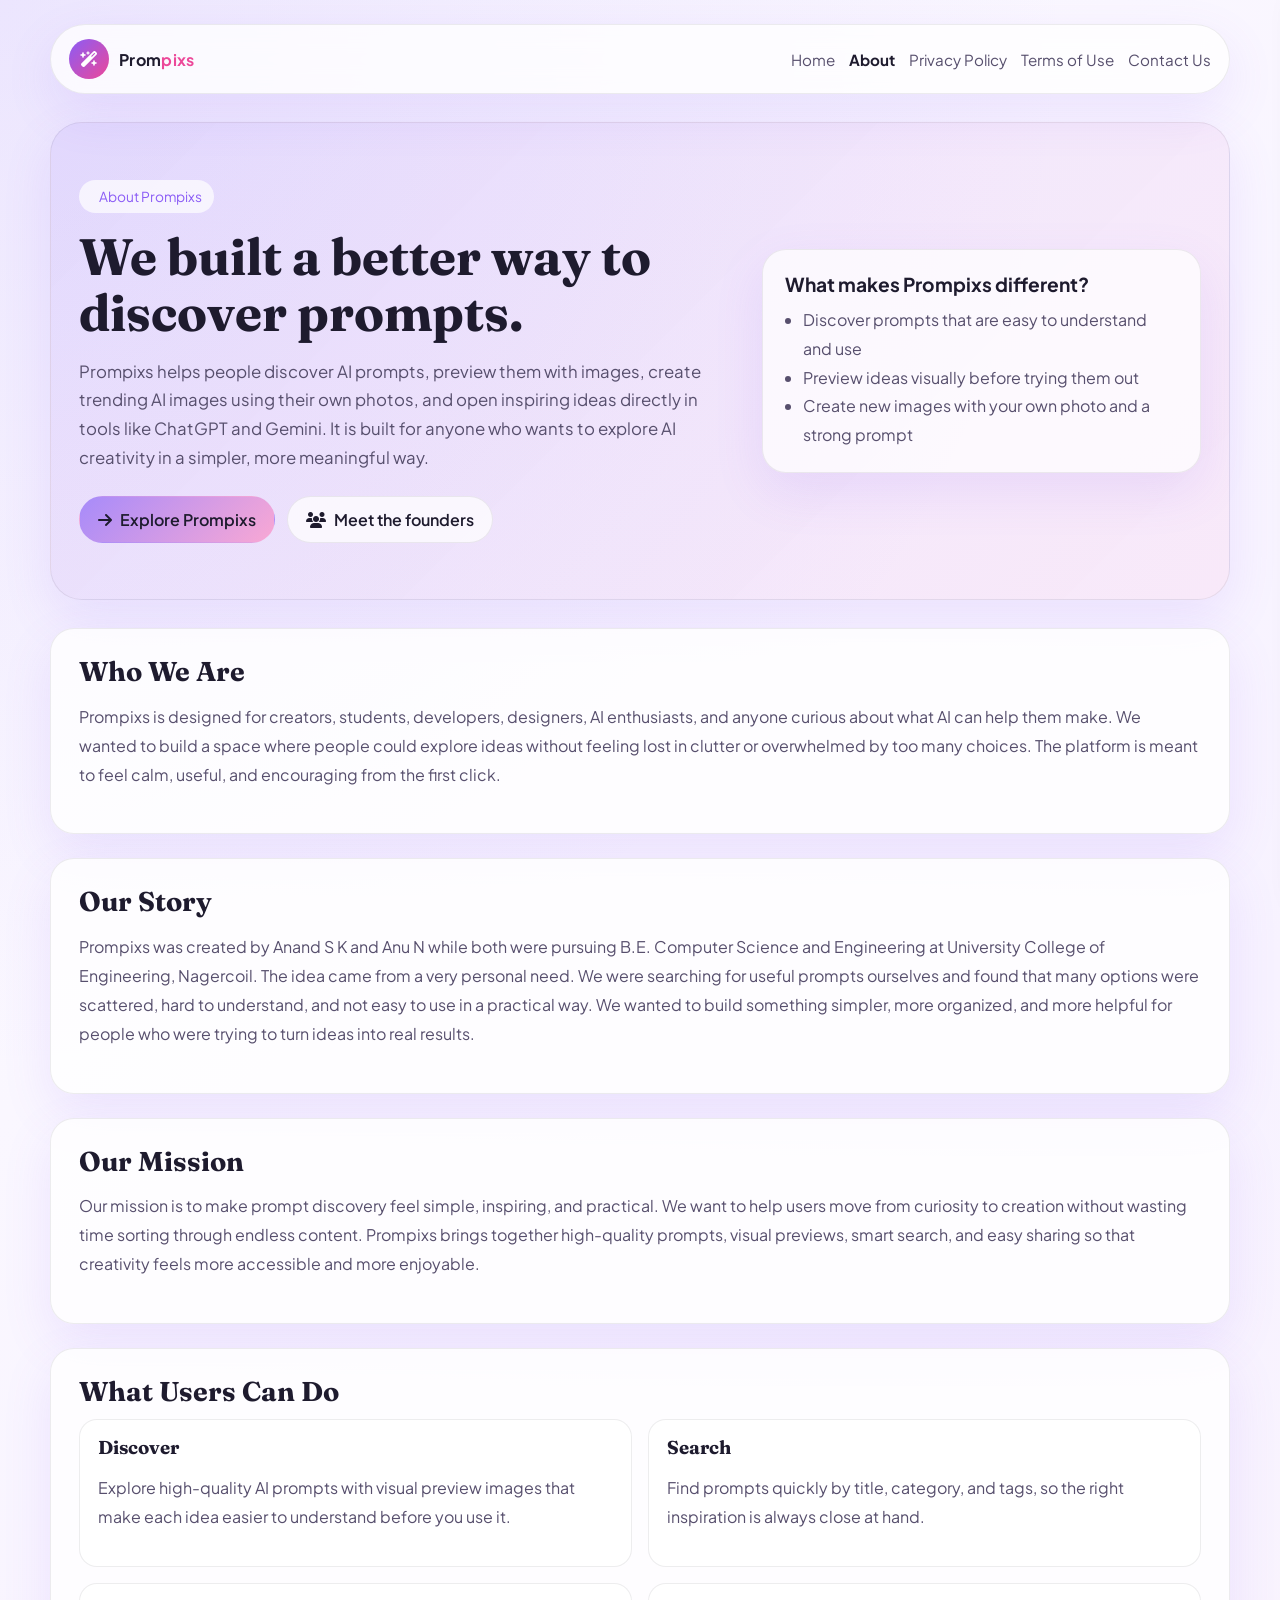
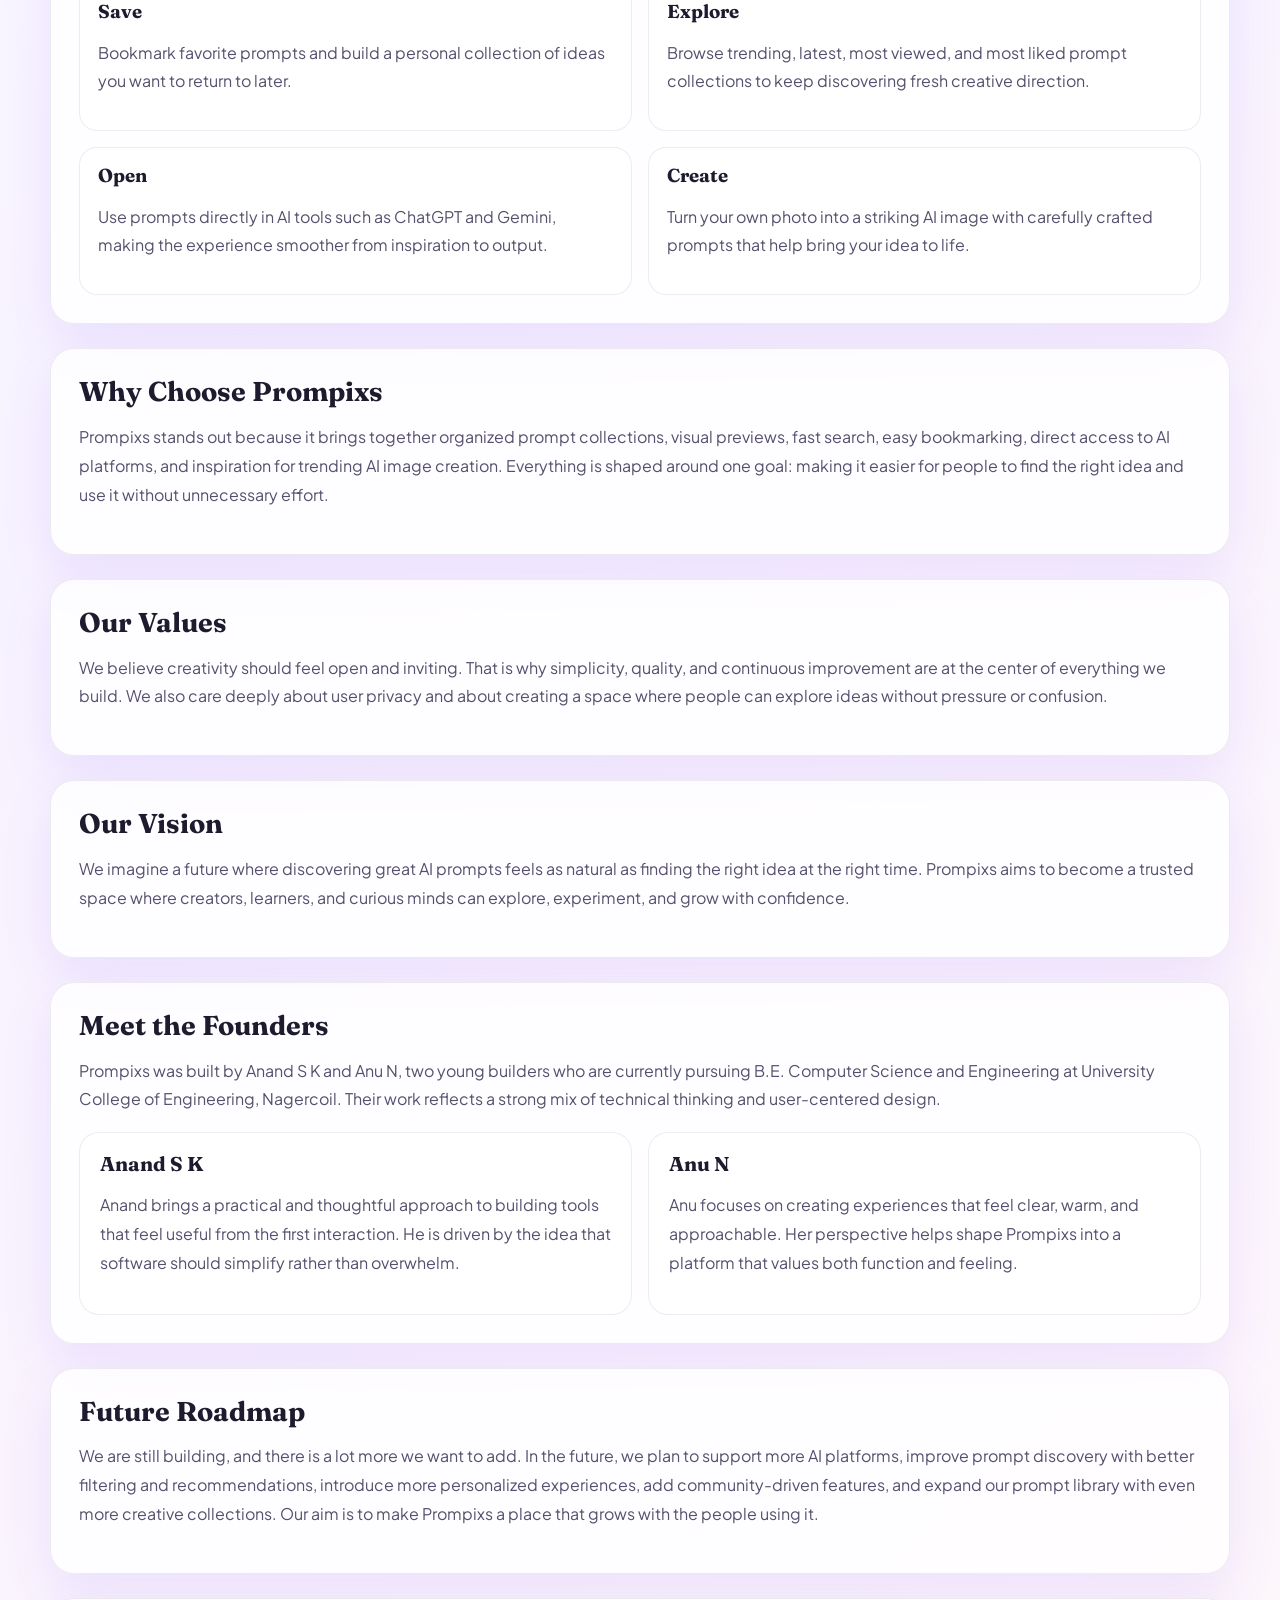
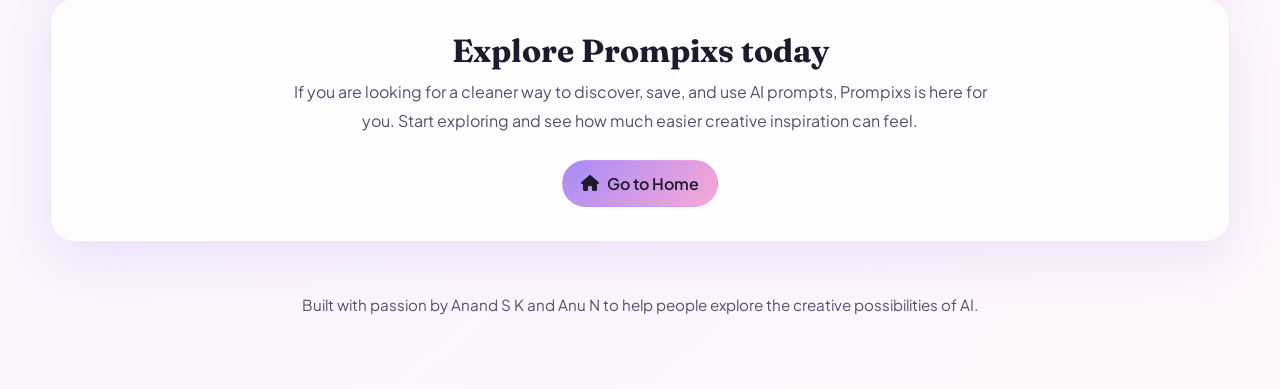
==== about.html @ 37b09b06 "Updated" ====
<!doctype html>
<html lang="en">
  <head>
    <meta charset="UTF-8" />
    <meta name="viewport" content="width=device-width, initial-scale=1.0" />
    <title>About Prompixs | Discover Better AI Prompts</title>
    <meta
      name="description"
      content="Prompixs is a thoughtful platform for discovering, saving, and using AI prompts with visual previews and direct access to tools like ChatGPT and Gemini."
    />
    <link rel="preconnect" href="https://fonts.googleapis.com" />
    <link rel="preconnect" href="https://fonts.gstatic.com" crossorigin />
    <link
      href="https://fonts.googleapis.com/css2?family=Fraunces:ital,opsz,wght@0,9..144,300..900;1,9..144,300..900&family=Plus+Jakarta+Sans:ital,wght@0,300..800;1,300..800&display=swap"
      rel="stylesheet"
    />
    <link
      rel="stylesheet"
      href="https://cdnjs.cloudflare.com/ajax/libs/font-awesome/6.5.1/css/all.min.css"
    />
    <style>
      :root {
        color-scheme: light;
        --white: #ffffff;
        --purple: #a78bfa;
        --purple-deep: #8b5cf6;
        --pink: #f9a8d4;
        --pink-deep: #ec4899;
        --ink: #1e1b2e;
        --ink-soft: #574f6d;
        --mist: #f6f4fc;
        --line: rgba(30, 27, 46, 0.08);
        --bg: var(--white);
        --surface: rgba(255, 255, 255, 0.8);
        --surface-strong: rgba(255, 255, 255, 0.95);
        --text: var(--ink);
        --muted: var(--ink-soft);
        --primary: var(--purple-deep);
        --accent: var(--pink-deep);
        --border: var(--line);
        --shadow: 0 18px 50px rgba(139, 92, 246, 0.12);
      }

      * {
        box-sizing: border-box;
      }

      html {
        scroll-behavior: smooth;
      }

      body {
        margin: 0;
        font-family: "Plus Jakarta Sans", sans-serif;
        background:
          radial-gradient(circle at top left, rgba(167, 139, 250, 0.2), transparent 28%),
          linear-gradient(135deg, #fdfcff 0%, #f7f2ff 46%, #fef7fb 100%);
        color: var(--text);
      }

      a {
        color: inherit;
        text-decoration: none;
      }

      .page-shell {
        min-height: 100vh;
        padding: 24px 20px 60px;
      }

      .topbar {
        max-width: 1180px;
        width: 100%;
        margin: 0 auto 28px;
        display: flex;
        align-items: center;
        padding: 14px 18px;
        border: 1px solid var(--border);
        border-radius: 999px;
        background: rgba(255, 255, 255, 0.76);
        backdrop-filter: blur(12px);
        box-shadow: var(--shadow);
        gap: 16px;
      }

      .brand {
        display: flex;
        align-items: center;
        gap: 10px;
        font-weight: 700;
        letter-spacing: 0.02em;
        margin-right: auto;
        flex-shrink: 0;
      }

      .brand-mark {
        width: 40px;
        height: 40px;
        border-radius: 50%;
        background: linear-gradient(135deg, var(--primary), var(--accent));
        display: grid;
        place-items: center;
        color: white;
      }

      .brand em {
        font-style: normal;
        color: var(--accent);
      }

      .topbar-nav {
        display: flex;
        gap: 14px;
        align-items: center;
        color: var(--muted);
        font-size: 0.95rem;
        margin-left: auto;
      }

      .topbar-nav a:hover,
      .topbar-nav a.active {
        color: var(--ink);
      }

      .topbar-nav a.active {
        font-weight: 700;
      }

      .mobile-menu-toggle {
        display: none;
        width: 46px;
        height: 46px;
        border-radius: 50%;
        background: rgba(255, 255, 255, 0.92);
        border: 1px solid rgba(30, 27, 46, 0.08);
        color: var(--ink);
        align-items: center;
        justify-content: center;
        font-size: 1rem;
        transition: transform 0.25s ease, background 0.25s ease;
      }

      .mobile-menu-toggle:hover {
        transform: translateY(-1px);
      }

      .mobile-drawer {
        position: fixed;
        top: 0;
        right: 0;
        width: min(340px, 90vw);
        height: 100vh;
        padding: 24px;
        display: flex;
        flex-direction: column;
        gap: 22px;
        background: rgba(255, 255, 255, 0.96);
        backdrop-filter: blur(18px);
        box-shadow: -12px 0 32px rgba(30, 27, 46, 0.12);
        transform: translateX(110%);
        transition: transform 0.28s ease;
        z-index: 250;
        pointer-events: none;
      }

      .mobile-drawer.open {
        transform: translateX(0);
        pointer-events: auto;
      }

      .drawer-overlay {
        position: fixed;
        inset: 0;
        background: rgba(30, 27, 46, 0.42);
        opacity: 0;
        transition: opacity 0.25s ease;
        z-index: 240;
        pointer-events: none;
      }

      .drawer-overlay.open {
        opacity: 1;
        pointer-events: auto;
      }

      .mobile-drawer-header {
        display: flex;
        align-items: center;
        justify-content: space-between;
        gap: 12px;
      }

      .mobile-drawer-nav {
        display: grid;
        gap: 12px;
      }

      .mobile-drawer a {
        display: block;
        padding: 14px 16px;
        border-radius: 18px;
        background: rgba(249, 168, 212, 0.16);
        color: var(--ink);
        font-weight: 600;
      }

      .mobile-drawer a.active {
        background: linear-gradient(135deg, rgba(167, 139, 250, 0.18), rgba(249, 168, 212, 0.18));
      }

      .hero {
        max-width: 1180px;
        margin: 0 auto 28px;
        padding: 56px 28px;
        border-radius: 32px;
        background: linear-gradient(135deg, rgba(167, 139, 250, 0.16), rgba(249, 168, 212, 0.14));
        border: 1px solid var(--border);
        box-shadow: var(--shadow);
        display: grid;
        grid-template-columns: 1.2fr 0.8fr;
        gap: 24px;
        align-items: center;
      }

      .eyebrow {
        display: inline-flex;
        align-items: center;
        gap: 8px;
        padding: 8px 12px;
        border-radius: 999px;
        background: rgba(255, 255, 255, 0.7);
        color: var(--purple-deep);
        font-size: 0.86rem;
        margin-bottom: 16px;
      }

      h1,
      h2,
      h3 {
        font-family: "Fraunces", serif;
        line-height: 1.1;
        margin: 0;
      }

      .hero h1 {
        font-size: clamp(2.2rem, 4vw, 3.4rem);
        margin-bottom: 16px;
      }

      .hero p {
        font-size: 1.05rem;
        color: var(--muted);
        line-height: 1.7;
        max-width: 680px;
      }

      .hero-actions {
        display: flex;
        flex-wrap: wrap;
        gap: 12px;
        margin-top: 24px;
      }

      .btn {
        display: inline-flex;
        align-items: center;
        justify-content: center;
        gap: 8px;
        padding: 12px 18px;
        border-radius: 999px;
        border: 1px solid transparent;
        font-weight: 600;
        transition: transform 0.2s ease, background 0.2s ease;
      }

      .btn:hover {
        transform: translateY(-1px);
      }

      .btn-primary {
        background: linear-gradient(135deg, var(--purple) 0%, var(--pink) 100%);
        color: var(--ink);
      }

      .btn-secondary {
        background: rgba(255, 255, 255, 0.72);
        border-color: var(--border);
        color: var(--ink);
      }

      .hero-card {
        padding: 22px;
        border-radius: 24px;
        background: rgba(255, 255, 255, 0.72);
        border: 1px solid var(--border);
        box-shadow: var(--shadow);
      }

      .hero-card strong {
        display: block;
        font-size: 1.2rem;
        margin-bottom: 10px;
      }

      .hero-card ul {
        margin: 0;
        padding-left: 18px;
        color: var(--muted);
        line-height: 1.8;
      }

      .section {
        max-width: 1180px;
        margin: 0 auto 24px;
        padding: 28px;
        border-radius: 24px;
        background: var(--surface);
        border: 1px solid var(--border);
        box-shadow: var(--shadow);
      }

      .section h2 {
        font-size: 1.7rem;
        margin-bottom: 12px;
      }

      .section p,
      .section li {
        color: var(--muted);
        line-height: 1.8;
      }

      .section-grid {
        display: grid;
        gap: 16px;
        grid-template-columns: repeat(2, minmax(0, 1fr));
      }

      .mini-card {
        padding: 18px;
        border-radius: 18px;
        background: rgba(255, 255, 255, 0.72);
        border: 1px solid rgba(30, 27, 46, 0.08);
      }

      .founders-grid {
        display: grid;
        gap: 16px;
        grid-template-columns: repeat(2, minmax(0, 1fr));
        margin-top: 18px;
      }

      .founder-card {
        padding: 20px;
        border-radius: 20px;
        background: rgba(255, 255, 255, 0.76);
        border: 1px solid rgba(30, 27, 46, 0.08);
      }

      .founder-card h3 {
        font-size: 1.25rem;
        margin-bottom: 8px;
      }

      .cta {
        text-align: center;
        padding: 34px 24px;
      }

      .cta h2 {
        margin-bottom: 10px;
        font-size: 2rem;
      }

      .cta p {
        max-width: 720px;
        margin: 0 auto 20px;
      }

      footer {
        max-width: 1180px;
        margin: 0 auto;
        padding: 14px 8px 0;
        color: var(--muted);
        text-align: center;
        font-size: 0.95rem;
      }

      @media (max-width: 860px) {
        .topbar {
          border-radius: 24px;
          padding: 14px 16px;
          flex-direction: row;
          gap: 12px;
        }

        .hero {
          grid-template-columns: 1fr;
          padding: 36px 20px;
        }

        .topbar-nav {
          display: none;
        }

        .mobile-menu-toggle {
          display: inline-flex;
        }

        .section-grid,
        .founders-grid {
          grid-template-columns: 1fr;
        }
      }
    </style>
  </head>
  <body>
    <div class="page-shell">
      <header class="topbar">
        <a href="index.html" class="brand" aria-label="Go to home page">
          <span class="brand-mark"><i class="fa-solid fa-wand-magic-sparkles"></i></span>
          <span>Prom<em>pixs</em></span>
        </a>
        <button class="mobile-menu-toggle" id="mobileMenuToggle" aria-label="Open navigation menu">
          <i class="fa-solid fa-bars"></i>
        </button>
        <nav class="topbar-nav" aria-label="Primary navigation">
          <a href="index.html">Home</a>
          <a href="about.html" class="active" aria-current="page">About</a>
          <a href="privacy.html">Privacy Policy</a>
          <a href="terms.html">Terms of Use</a>
          <a href="contact.html">Contact Us</a>
        </nav>
      </header>

      <div class="mobile-drawer" id="mobileDrawer" aria-hidden="true">
        <div class="mobile-drawer-header">
          <span>Menu</span>
          <button class="mobile-menu-toggle" id="closeMobileDrawer" aria-label="Close navigation menu">
            <i class="fa-solid fa-xmark"></i>
          </button>
        </div>
        <nav class="mobile-drawer-nav" aria-label="Mobile primary navigation">
          <a href="index.html">Home</a>
          <a href="about.html" class="active" aria-current="page">About</a>
          <a href="privacy.html">Privacy Policy</a>
          <a href="terms.html">Terms of Use</a>
          <a href="contact.html">Contact Us</a>
        </nav>
      </div>
      <div class="drawer-overlay" id="drawerOverlay"></div>

      <main>
        <section class="hero">
          <div>
            <div class="eyebrow"><i class="fa-solid fa-sparkles"></i> About Prompixs</div>
            <h1>We built a better way to discover prompts.</h1>
            <p>
              Prompixs helps people discover AI prompts, preview them with images, create trending AI images using their own photos,
              and open inspiring ideas directly in tools like ChatGPT and Gemini.
              It is built for anyone who wants to explore AI creativity in a simpler, more meaningful way.
            </p>
            <div class="hero-actions">
              <a class="btn btn-primary" href="index.html"><i class="fa-solid fa-arrow-right"></i> Explore Prompixs</a>
              <a class="btn btn-secondary" href="#founders"><i class="fa-solid fa-users"></i> Meet the founders</a>
            </div>
          </div>
          <div class="hero-card">
            <strong>What makes Prompixs different?</strong>
            <ul>
              <li>Discover prompts that are easy to understand and use</li>
              <li>Preview ideas visually before trying them out</li>
              <li>Create new images with your own photo and a strong prompt</li>
            </ul>
          </div>
        </section>

        <section class="section" id="who-we-are">
          <h2>Who We Are</h2>
          <p>
            Prompixs is designed for creators, students, developers, designers, AI enthusiasts, and anyone curious about what AI can help them make.
            We wanted to build a space where people could explore ideas without feeling lost in clutter or overwhelmed by too many choices.
            The platform is meant to feel calm, useful, and encouraging from the first click.
          </p>
        </section>

        <section class="section" id="story">
          <h2>Our Story</h2>
          <p>
            Prompixs was created by Anand S K and Anu N while both were pursuing B.E. Computer Science and Engineering at University College of Engineering, Nagercoil.
            The idea came from a very personal need. We were searching for useful prompts ourselves and found that many options were scattered, hard to understand, and not easy to use in a practical way.
            We wanted to build something simpler, more organized, and more helpful for people who were trying to turn ideas into real results.
          </p>
        </section>

        <section class="section" id="mission">
          <h2>Our Mission</h2>
          <p>
            Our mission is to make prompt discovery feel simple, inspiring, and practical.
            We want to help users move from curiosity to creation without wasting time sorting through endless content.
            Prompixs brings together high-quality prompts, visual previews, smart search, and easy sharing so that creativity feels more accessible and more enjoyable.
          </p>
        </section>

        <section class="section" id="users">
          <h2>What Users Can Do</h2>
          <div class="section-grid">
            <div class="mini-card">
              <h3>Discover</h3>
              <p>Explore high-quality AI prompts with visual preview images that make each idea easier to understand before you use it.</p>
            </div>
            <div class="mini-card">
              <h3>Search</h3>
              <p>Find prompts quickly by title, category, and tags, so the right inspiration is always close at hand.</p>
            </div>
            <div class="mini-card">
              <h3>Save</h3>
              <p>Bookmark favorite prompts and build a personal collection of ideas you want to return to later.</p>
            </div>
            <div class="mini-card">
              <h3>Explore</h3>
              <p>Browse trending, latest, most viewed, and most liked prompt collections to keep discovering fresh creative direction.</p>
            </div>
            <div class="mini-card">
              <h3>Open</h3>
              <p>Use prompts directly in AI tools such as ChatGPT and Gemini, making the experience smoother from inspiration to output.</p>
            </div>
            <div class="mini-card">
              <h3>Create</h3>
              <p>Turn your own photo into a striking AI image with carefully crafted prompts that help bring your idea to life.</p>
            </div>
          </div>
        </section>

        <section class="section" id="why-choose">
          <h2>Why Choose Prompixs</h2>
          <p>
            Prompixs stands out because it brings together organized prompt collections, visual previews, fast search, easy bookmarking,
            direct access to AI platforms, and inspiration for trending AI image creation. Everything is shaped around one goal: making it easier for people to find the right idea and use it without unnecessary effort.
          </p>
        </section>

        <section class="section" id="values">
          <h2>Our Values</h2>
          <p>
            We believe creativity should feel open and inviting. That is why simplicity, quality, and continuous improvement are at the center of everything we build.
            We also care deeply about user privacy and about creating a space where people can explore ideas without pressure or confusion.
          </p>
        </section>

        <section class="section" id="vision">
          <h2>Our Vision</h2>
          <p>
            We imagine a future where discovering great AI prompts feels as natural as finding the right idea at the right time.
            Prompixs aims to become a trusted space where creators, learners, and curious minds can explore, experiment, and grow with confidence.
          </p>
        </section>

        <section class="section" id="founders">
          <h2>Meet the Founders</h2>
          <p>
            Prompixs was built by Anand S K and Anu N, two young builders who are currently pursuing B.E. Computer Science and Engineering at University College of Engineering, Nagercoil.
            Their work reflects a strong mix of technical thinking and user-centered design.
          </p>
          <div class="founders-grid">
            <article class="founder-card">
              <h3>Anand S K</h3>
              <p>
                Anand brings a practical and thoughtful approach to building tools that feel useful from the first interaction.
                He is driven by the idea that software should simplify rather than overwhelm.
              </p>
            </article>
            <article class="founder-card">
              <h3>Anu N</h3>
              <p>
                Anu focuses on creating experiences that feel clear, warm, and approachable.
                Her perspective helps shape Prompixs into a platform that values both function and feeling.
              </p>
            </article>
          </div>
        </section>

        <section class="section" id="roadmap">
          <h2>Future Roadmap</h2>
          <p>
            We are still building, and there is a lot more we want to add. In the future, we plan to support more AI platforms, improve prompt discovery with better filtering and recommendations,
            introduce more personalized experiences, add community-driven features, and expand our prompt library with even more creative collections.
            Our aim is to make Prompixs a place that grows with the people using it.
          </p>
        </section>

        <section class="section cta">
          <h2>Explore Prompixs today</h2>
          <p>
            If you are looking for a cleaner way to discover, save, and use AI prompts, Prompixs is here for you.
            Start exploring and see how much easier creative inspiration can feel.
          </p>
          <div class="hero-actions" style="justify-content:center;">
            <a class="btn btn-primary" href="index.html"><i class="fa-solid fa-house"></i> Go to Home</a>
          </div>
        </section>
      </main>

      <footer>
        <p>Built with passion by Anand S K and Anu N to help people explore the creative possibilities of AI.</p>
      </footer>
    </div>
    <script>
      const mobileMenuToggle = document.getElementById("mobileMenuToggle");
      const closeMobileDrawer = document.getElementById("closeMobileDrawer");
      const mobileDrawer = document.getElementById("mobileDrawer");
      const drawerOverlay = document.getElementById("drawerOverlay");

      function openDrawer() {
        mobileDrawer.classList.add("open");
        drawerOverlay.classList.add("open");
        mobileDrawer.setAttribute("aria-hidden", "false");
      }

      function closeDrawer() {
        mobileDrawer.classList.remove("open");
        drawerOverlay.classList.remove("open");
        mobileDrawer.setAttribute("aria-hidden", "true");
      }

      mobileMenuToggle.addEventListener("click", openDrawer);
      closeMobileDrawer.addEventListener("click", closeDrawer);
      drawerOverlay.addEventListener("click", closeDrawer);
    </script>
  </body>
</html>
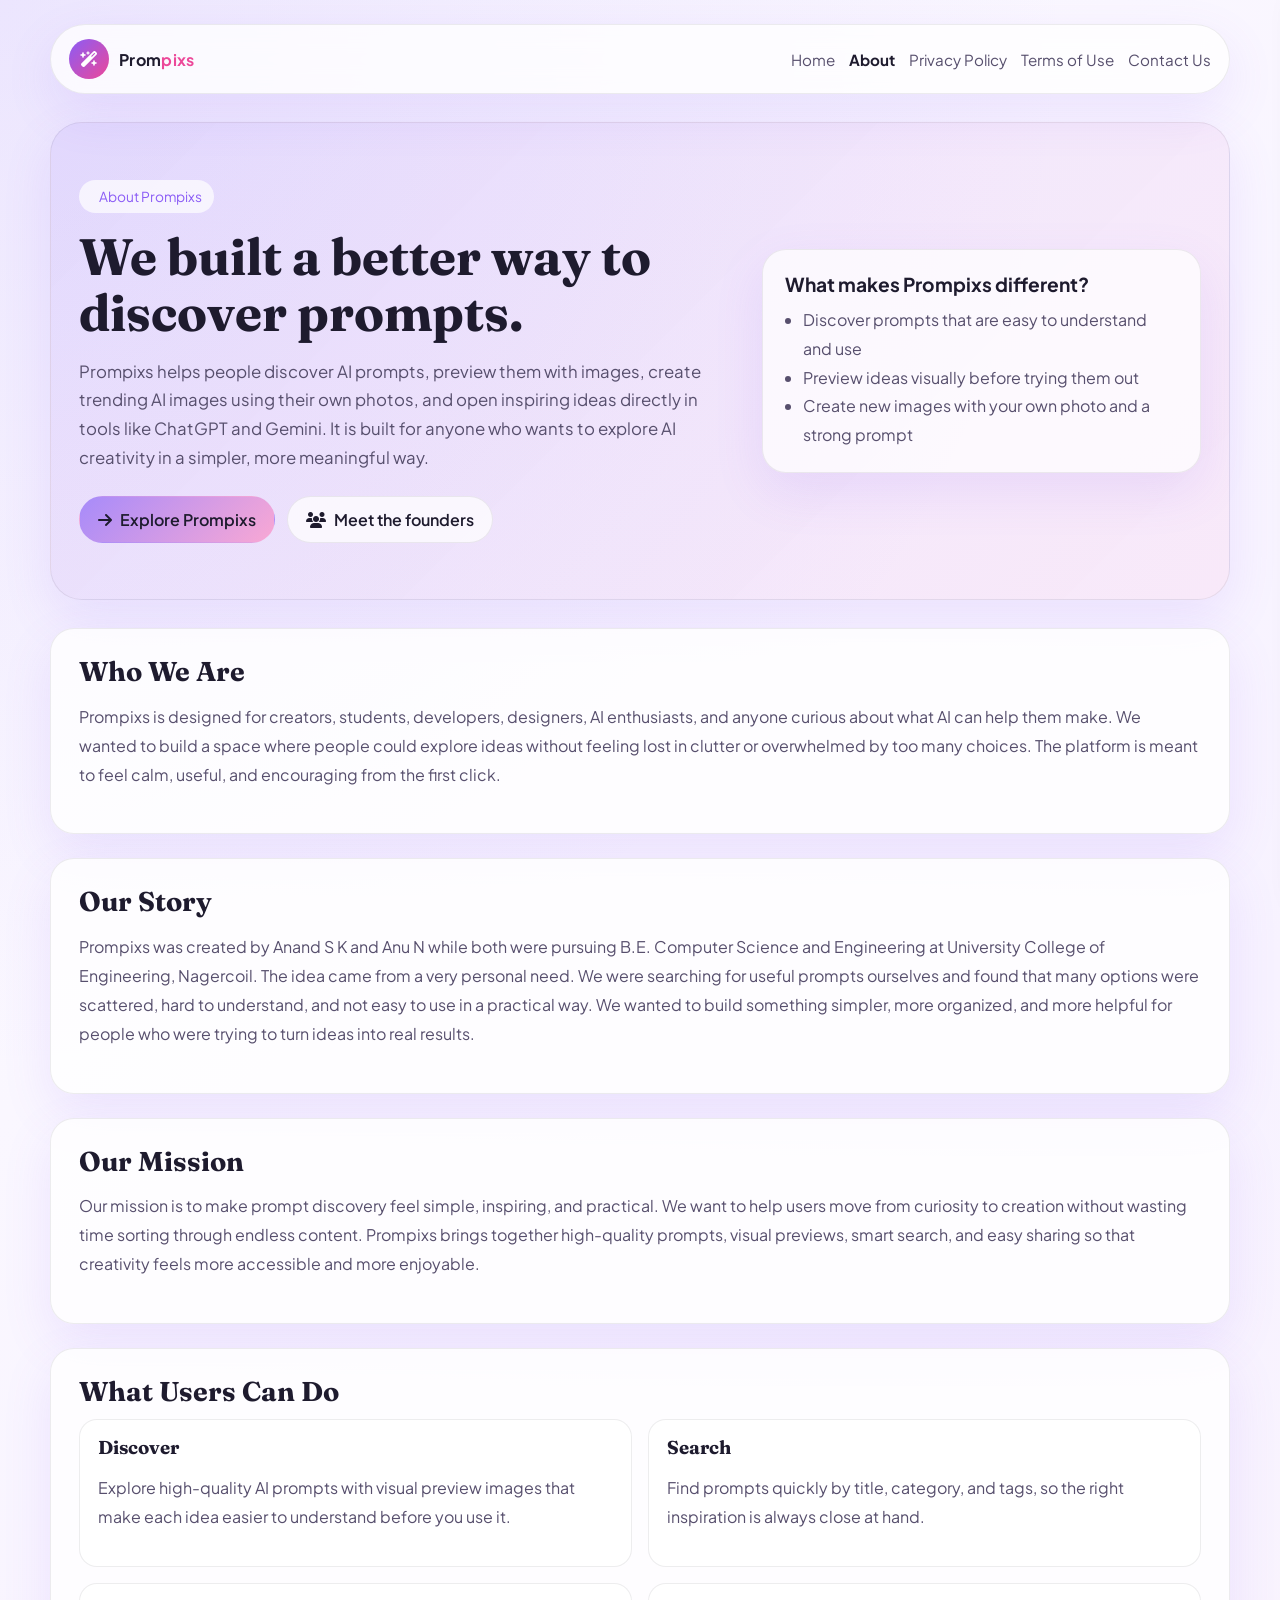
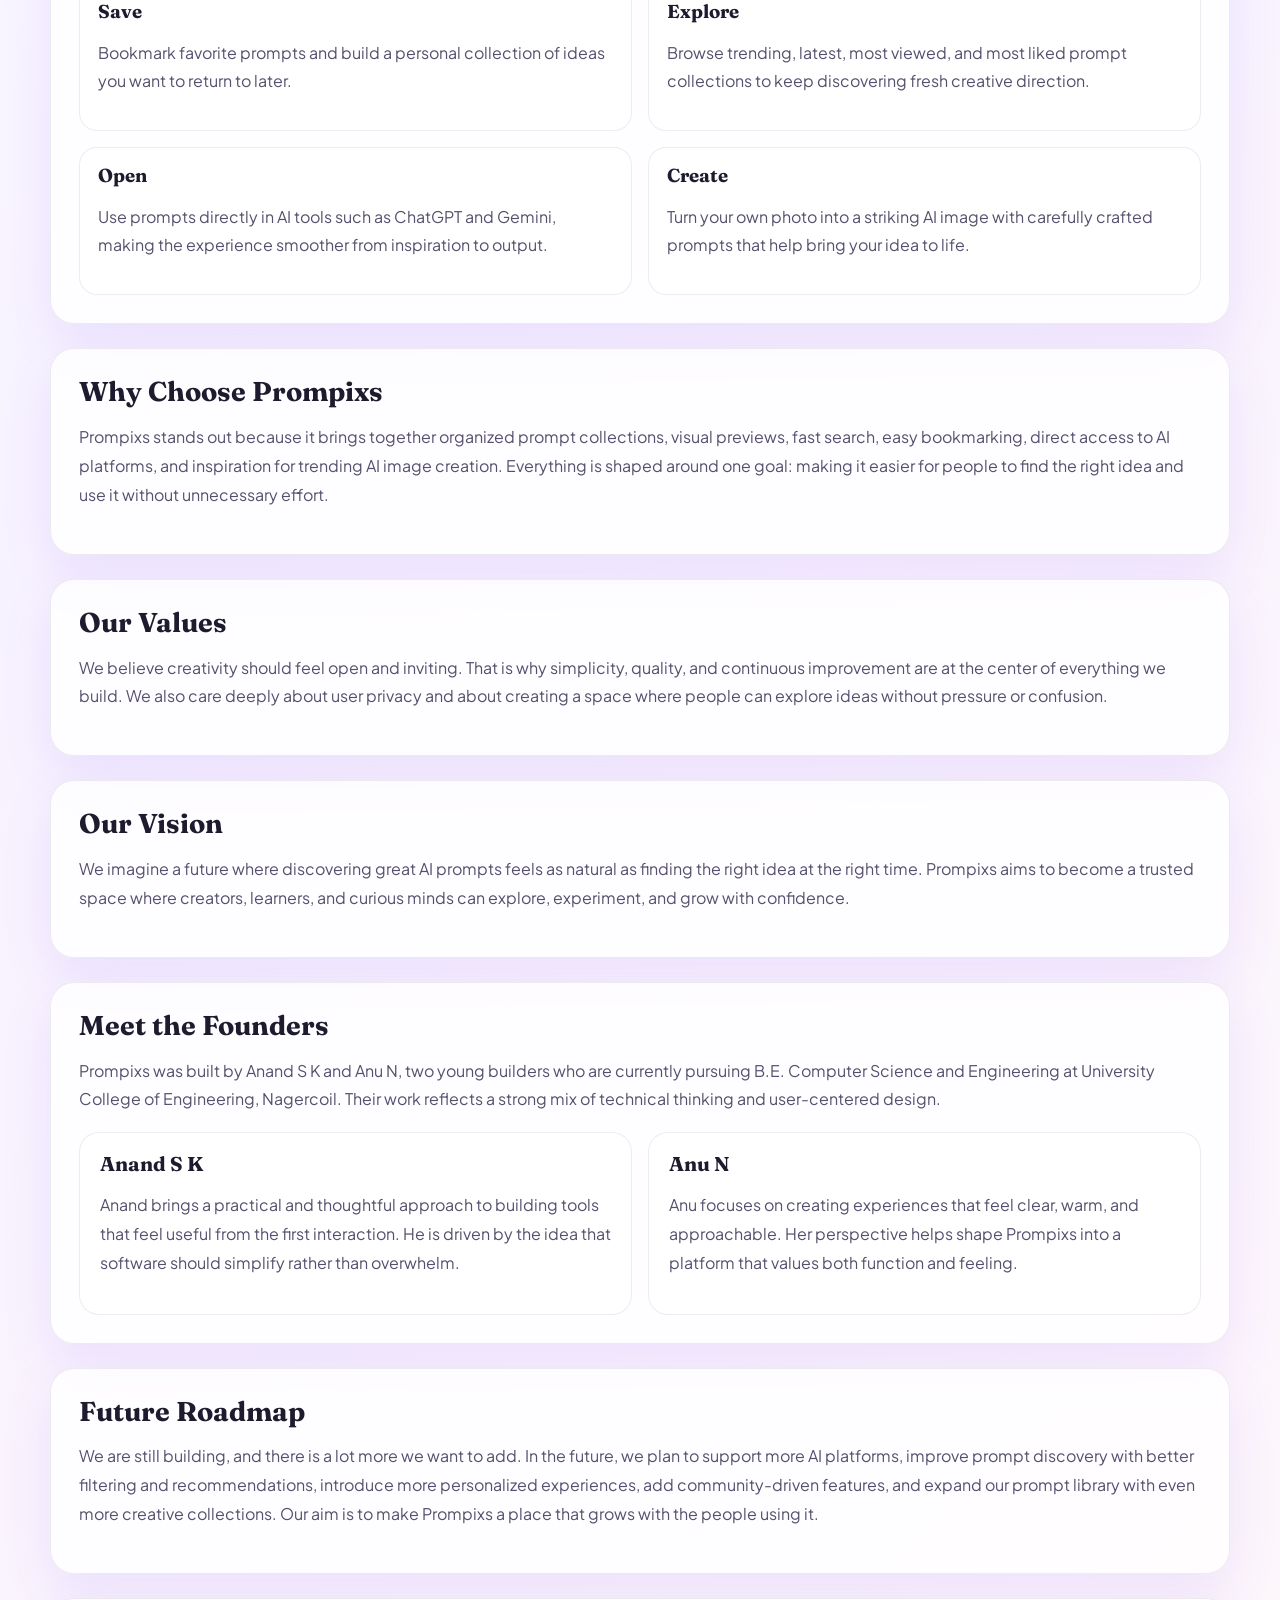
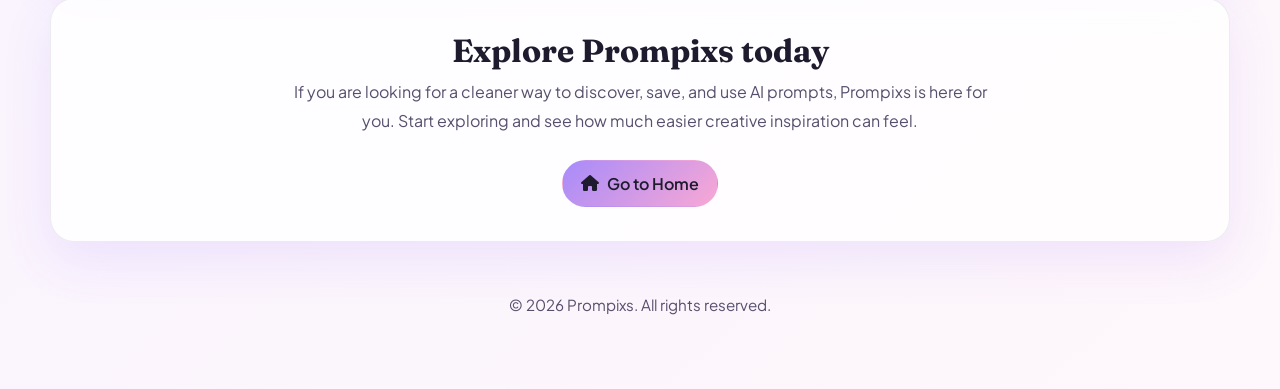
==== commit 1575243a: "Updated" ====
--- a/about.html
+++ b/about.html
@@ -602,7 +602,7 @@
       </main>
 
       <footer>
-        <p>Built with passion by Anand S K and Anu N to help people explore the creative possibilities of AI.</p>
+       <p>© 2026 Prompixs. All rights reserved.</p>
       </footer>
     </div>
     <script>
